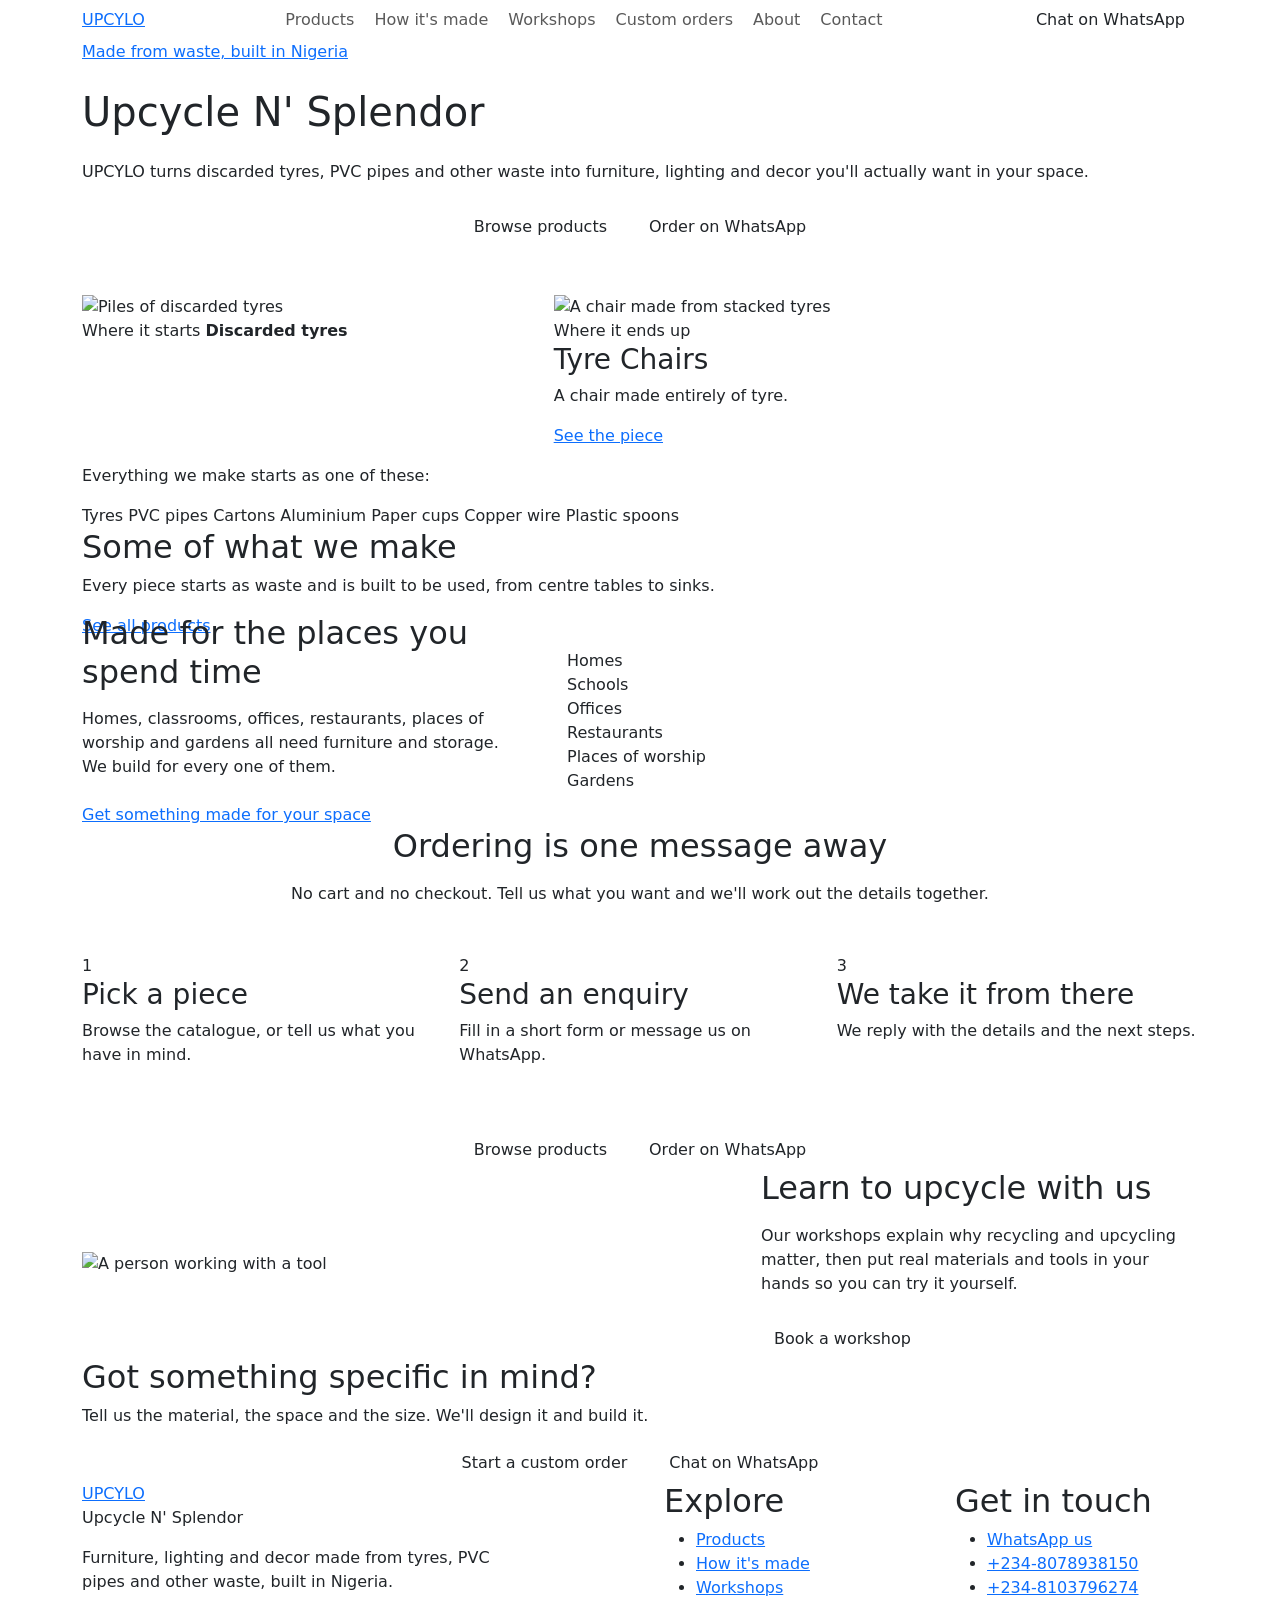
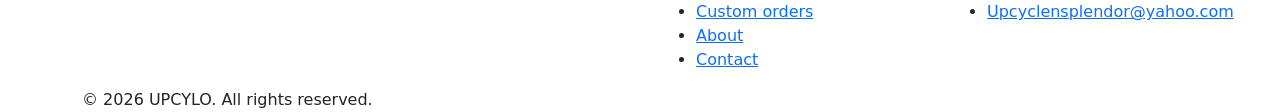
==== index.html @ 6e0928ad "Add files via upload" ====
<!DOCTYPE html>
<html lang="en">
<head>
  <meta charset="utf-8">
  <meta name="viewport" content="width=device-width, initial-scale=1">
  <title>UPCYLO | Upcycle N' Splendor</title>
  <meta name="description" content="UPCYLO turns discarded tyres, PVC pipes and other waste into furniture, lighting and decor. Made in Nigeria. Order on WhatsApp.">
  <meta name="theme-color" content="#20bf55">

  <!-- Favicons -->
  <link rel="apple-touch-icon" sizes="180x180" href="favicon/apple-touch-icon.png">
  <link rel="icon" type="image/png" sizes="32x32" href="favicon/favicon-32x32.png">
  <link rel="icon" type="image/png" sizes="16x16" href="favicon/favicon-16x16.png">
  <link rel="shortcut icon" href="favicon/favicon.ico" type="image/x-icon">
  <link rel="manifest" href="favicon/site.webmanifest">

  <!-- Fonts: General Sans -->
  <link rel="preconnect" href="https://api.fontshare.com">
  <link href="https://api.fontshare.com/v2/css?f[]=general-sans@400,500,600,700&display=swap" rel="stylesheet">

  <!-- Bootstrap 5 -->
  <link href="https://cdn.jsdelivr.net/npm/bootstrap@5.3.3/dist/css/bootstrap.min.css" rel="stylesheet">

  <!-- Font Awesome icons -->
  <script src="https://kit.fontawesome.com/4f82f7d87a.js" crossorigin="anonymous"></script>

  <!-- Site styles -->
  <link href="css/index.css" rel="stylesheet">
</head>
<body>
  <a class="visually-hidden-focusable" href="#main">Skip to content</a>
  <div class="frame">

    <header class="site-nav">
      <nav class="navbar navbar-expand-lg p-0" aria-label="Main">
        <div class="container">
          <a class="brand" href="index.html" aria-label="UPCYLO home">
            <span class="brand__mark"><i class="fa-solid fa-recycle"></i></span>UPCYLO
          </a>
          <button class="navbar-toggler border-0 shadow-none px-2" type="button" data-bs-toggle="collapse" data-bs-target="#mainNav" aria-controls="mainNav" aria-expanded="false" aria-label="Open menu">
            <i class="fa-solid fa-bars fs-4"></i>
          </button>
          <div class="collapse navbar-collapse" id="mainNav">
            <ul class="navbar-nav mx-auto mb-3 mb-lg-0 gap-lg-1">
          <li class="nav-item"><a class="nav-link" href="products.html">Products</a></li>
          <li class="nav-item"><a class="nav-link" href="how-it-works.html">How it's made</a></li>
          <li class="nav-item"><a class="nav-link" href="workshops.html">Workshops</a></li>
          <li class="nav-item"><a class="nav-link" href="custom-orders.html">Custom orders</a></li>
          <li class="nav-item"><a class="nav-link" href="about.html">About</a></li>
          <li class="nav-item"><a class="nav-link" href="contact.html">Contact</a></li>
            </ul>
            <a class="btn btn-upc btn-ink" data-wa data-wa-text="Hi UPCYLO, I have a question." href="#"><i class="fa-brands fa-whatsapp"></i> Chat on WhatsApp</a>
          </div>
        </div>
      </nav>
    </header>

    <main id="main">

      <!-- Hero -->
      <section class="hero">
        <div class="container">
          <a class="pill" href="how-it-works.html">Made from waste, built in Nigeria <i class="fa-solid fa-arrow-right"></i></a>
          <h1 class="display mt-4 mb-4">Upcycle N' Splendor</h1>
          <p class="hero__lead mx-auto">UPCYLO turns discarded tyres, PVC pipes and other waste into furniture, lighting and decor you'll actually want in your space.</p>
          <div class="d-flex flex-wrap justify-content-center gap-3 mt-4">
            <a class="btn btn-upc btn-green" href="products.html">Browse products <i class="fa-solid fa-arrow-right"></i></a>
            <a class="btn btn-upc btn-ghost" data-wa data-wa-text="Hi UPCYLO, I'd like to place an order." href="#"><i class="fa-brands fa-whatsapp"></i> Order on WhatsApp</a>
          </div>
        </div>

        <div class="container mt-5">
          <div class="row g-3">
            <div class="col-lg-5">
              <figure class="media-card">
                <!-- change this image to: a photo of the raw tyres waiting at the workshop or collection point -->
                <img src="https://images.unsplash.com/photo-1578844251758-2f71da64c96f?auto=format&fit=crop&w=1000&q=75" alt="Piles of discarded tyres">
                <figcaption class="media-chip">
                  <span class="media-chip__label">Where it starts</span>
                  <strong>Discarded tyres</strong>
                </figcaption>
              </figure>
            </div>
            <div class="col-lg-7">
              <figure class="media-card">
                <!-- change this image to: the finished Tyre Chair photo from the catalogue (product 7) -->
                <img src="img/tyre-chair.webp" alt="A chair made from stacked tyres" class="img-focus-upper">
                <div class="float-card">
                  <div class="float-card__label">Where it ends up</div>
                  <h3>Tyre Chairs</h3>
                  <p>A chair made entirely of tyre.</p>
                  <a href="product.html?p=tyre-chairs">See the piece</a>
                </div>
              </figure>
            </div>
          </div>
        </div>
      </section>

      <!-- Materials strip -->
      <section class="material-strip">
        <div class="container">
          <p>Everything we make starts as one of these:</p>
          <div class="chip-row">
            <span class="material-chip">Tyres</span>
            <span class="material-chip">PVC pipes</span>
            <span class="material-chip">Cartons</span>
            <span class="material-chip">Aluminium</span>
            <span class="material-chip">Paper cups</span>
            <span class="material-chip">Copper wire</span>
            <span class="material-chip">Plastic spoons</span>
          </div>
        </div>
      </section>

      <!-- Featured products (rendered from js/products.js) -->
      <section class="section">
        <div class="container">
          <div class="section-head">
            <div>
              <h2 class="h-section">Some of what we make</h2>
              <p>Every piece starts as waste and is built to be used, from centre tables to sinks.</p>
            </div>
            <a class="link-arrow" href="products.html">See all products <i class="fa-solid fa-arrow-right"></i></a>
          </div>
          <div class="row g-4" id="featured-products">
            <noscript><div class="col-12"><a href="products.html">See the full catalogue</a></div></noscript>
          </div>
        </div>
      </section>

      <!-- Where it fits -->
      <section class="section pt-0">
        <div class="container">
          <div class="row g-5 align-items-center">
            <div class="col-lg-5">
              <h2 class="h-section">Made for the places you spend time</h2>
              <p class="text-muted-ink mt-3 mb-4">Homes, classrooms, offices, restaurants, places of worship and gardens all need furniture and storage. We build for every one of them.</p>
              <a class="link-arrow" href="custom-orders.html">Get something made for your space <i class="fa-solid fa-arrow-right"></i></a>
            </div>
            <div class="col-lg-7">
              <div class="place-grid">
                <div class="place-tile"><i class="fa-solid fa-house"></i>Homes</div>
                <div class="place-tile"><i class="fa-solid fa-school"></i>Schools</div>
                <div class="place-tile"><i class="fa-solid fa-building"></i>Offices</div>
                <div class="place-tile"><i class="fa-solid fa-utensils"></i>Restaurants</div>
                <div class="place-tile"><i class="fa-solid fa-place-of-worship"></i>Places of worship</div>
                <div class="place-tile"><i class="fa-solid fa-seedling"></i>Gardens</div>
              </div>
            </div>
          </div>
        </div>
      </section>

      <!-- How to order -->
      <section class="section pt-0">
        <div class="container">
          <div class="panel-mint">
            <div class="panel-mint__head text-center mx-auto mb-5">
              <h2 class="h-section">Ordering is one message away</h2>
              <p class="text-muted-ink mt-3 mb-0">No cart and no checkout. Tell us what you want and we'll work out the details together.</p>
            </div>
            <div class="row g-3">
              <div class="col-md-4">
                <div class="step-card">
                  <div class="step-card__num">1</div>
                  <h3>Pick a piece</h3>
                  <p>Browse the catalogue, or tell us what you have in mind.</p>
                </div>
              </div>
              <div class="col-md-4">
                <div class="step-card">
                  <div class="step-card__num">2</div>
                  <h3>Send an enquiry</h3>
                  <p>Fill in a short form or message us on WhatsApp.</p>
                </div>
              </div>
              <div class="col-md-4">
                <div class="step-card">
                  <div class="step-card__num">3</div>
                  <h3>We take it from there</h3>
                  <p>We reply with the details and the next steps.</p>
                </div>
              </div>
            </div>
            <div class="d-flex flex-wrap justify-content-center gap-3 mt-5">
              <a class="btn btn-upc btn-ink" href="products.html">Browse products</a>
              <a class="btn btn-upc btn-light-upc" data-wa data-wa-text="Hi UPCYLO, I'd like to place an order." href="#"><i class="fa-brands fa-whatsapp"></i> Order on WhatsApp</a>
            </div>
          </div>
        </div>
      </section>

      <!-- Numbers 
      <section class="section pt-0">
        <div class="container">
          <div class="stat-split">
            <div class="stat-split__dark">
              <div class="stat-number">6</div>
              <p>waste materials we turn into products people want to own.</p>
            </div>
            <div class="stat-split__light">
              <p class="stat-statement">We build it here, so it costs less than imported decor and fits the way we actually live.</p>
              <div class="mini-stats">
                <div><strong>16</strong><span>designs in the catalogue</span></div>
                <div><strong>6</strong><span>steps from junkyard to finished piece</span></div>
              </div>
              <div class="mini-cta">
                <div>
                  <strong>Want something that isn't listed?</strong>
                  <span>Tell us what you need and we'll see what we can build.</span>
                </div>
                <a class="btn btn-upc btn-green" data-wa data-wa-text="Hi UPCYLO, I'm looking for something I couldn't find in the catalogue." href="#"><i class="fa-brands fa-whatsapp"></i> Ask us</a>
              </div>
            </div>
          </div>
        </div>
      </section> -->

      <!-- Workshops teaser -->
      <section class="section pt-0">
        <div class="container">
          <div class="row g-5 align-items-center">
            <div class="col-lg-6">
              <div class="split__media">
                <!-- change this image to: a photo from a real UPCYLO workshop session -->
                <img src="img/learn-to-upcycle.webp" alt="A person working with a tool" loading="lazy">
              </div>
            </div>
            <div class="col-lg-5 offset-lg-1">
              <h2 class="h-section">Learn to upcycle with us</h2>
              <p class="text-muted-ink mt-3 mb-4">Our workshops explain why recycling and upcycling matter, then put real materials and tools in your hands so you can try it yourself.</p>
              <a class="btn btn-upc btn-ink" href="workshops.html">Book a workshop</a>
            </div>
          </div>
        </div>
      </section>

      <!-- Custom order CTA -->
      <section class="section pt-0 pb-0">
        <div class="container">
          <div class="cta-band">
            <h2 class="h-section">Got something specific in mind?</h2>
            <p>Tell us the material, the space and the size. We'll design it and build it.</p>
            <div class="d-flex flex-wrap justify-content-center gap-3">
              <a class="btn btn-upc btn-green" href="custom-orders.html">Start a custom order</a>
              <a class="btn btn-upc btn-ghost" data-wa data-wa-text="Hi UPCYLO, I'd like a custom piece made." href="#"><i class="fa-brands fa-whatsapp"></i> Chat on WhatsApp</a>
            </div>
          </div>
        </div>
      </section>

    </main>

    <footer class="site-footer">
      <div class="container">
        <div class="row g-5">
          <div class="col-lg-5">
            <a class="brand" href="index.html" aria-label="UPCYLO home">
              <span class="brand__mark"><i class="fa-solid fa-recycle"></i></span>UPCYLO
            </a>
            <p class="footer-tagline">Upcycle N' Splendor</p>
            <p class="footer-blurb mb-0">Furniture, lighting and decor made from tyres, PVC pipes and other waste, built in Nigeria.</p>
          </div>
          <div class="col-6 col-lg-3 offset-lg-1">
            <h2 class="footer-title">Explore</h2>
            <ul class="footer-links">
              <li><a href="products.html">Products</a></li>
              <li><a href="how-it-works.html">How it's made</a></li>
              <li><a href="workshops.html">Workshops</a></li>
              <li><a href="custom-orders.html">Custom orders</a></li>
              <li><a href="about.html">About</a></li>
              <li><a href="contact.html">Contact</a></li>
            </ul>
          </div>
          <div class="col-6 col-lg-3">
            <h2 class="footer-title">Get in touch</h2>
            <ul class="footer-contact">
              <li><i class="fa-brands fa-whatsapp"></i><a data-wa href="#">WhatsApp us</a></li>
              <li><i class="fa-solid fa-phone"></i><a data-phone="0" href="#">+234-8078938150</a></li>
              <li><i class="fa-solid fa-phone"></i><a data-phone="1" href="#">+234-8103796274</a></li>
              <li><i class="fa-solid fa-envelope"></i><a data-email="text" href="#">Upcyclensplendor@yahoo.com</a></li>
              <!-- Add social media links here when the client shares them -->
            </ul>
          </div>
        </div>
        <div class="footer-bottom">&copy; <span data-year>2026</span> UPCYLO. All rights reserved.</div>
      </div>
    </footer>
  </div>

  <a class="wa-float" data-wa data-wa-text="Hi UPCYLO, I'd like to make an enquiry." href="#" aria-label="Chat on WhatsApp"><i class="fa-brands fa-whatsapp"></i></a>

  <script src="https://cdn.jsdelivr.net/npm/bootstrap@5.3.3/dist/js/bootstrap.bundle.min.js"></script>
  <script src="js/products.js"></script>
  <script src="js/main.js"></script>
</body>
</html>
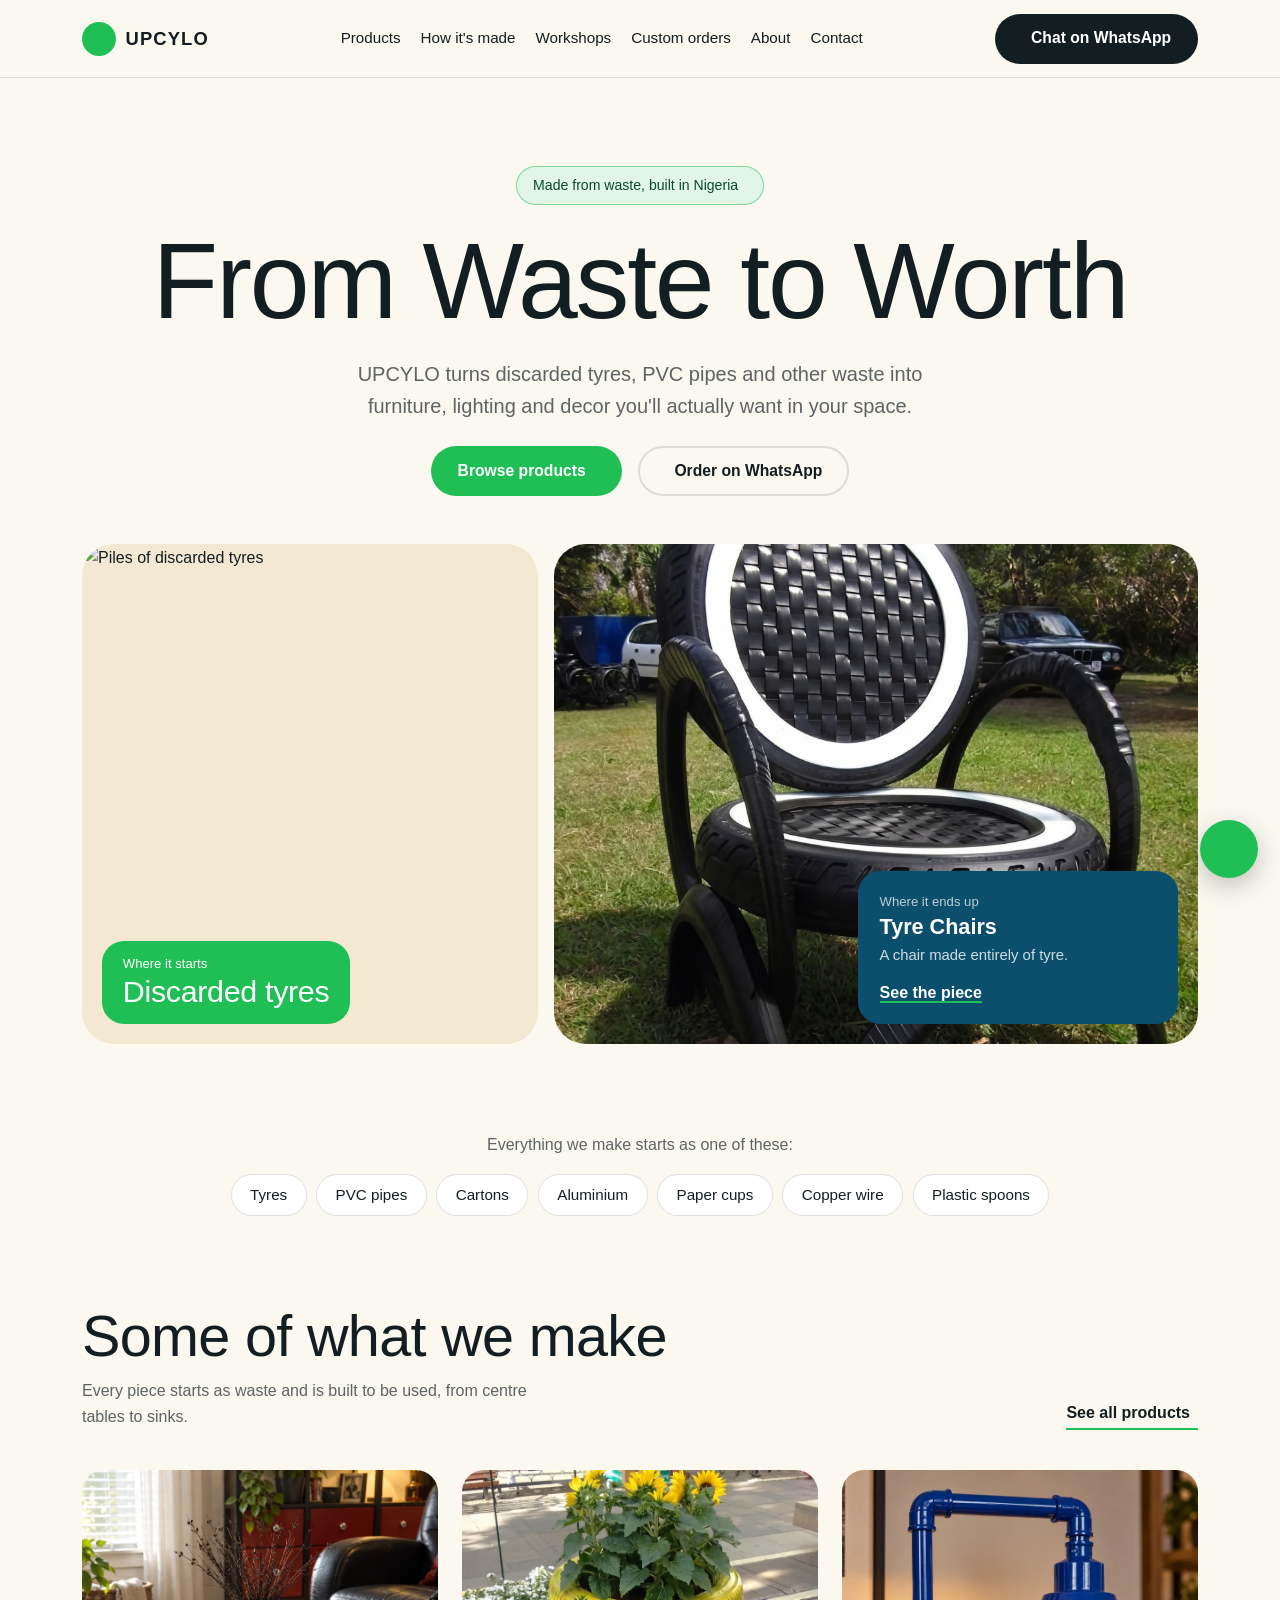
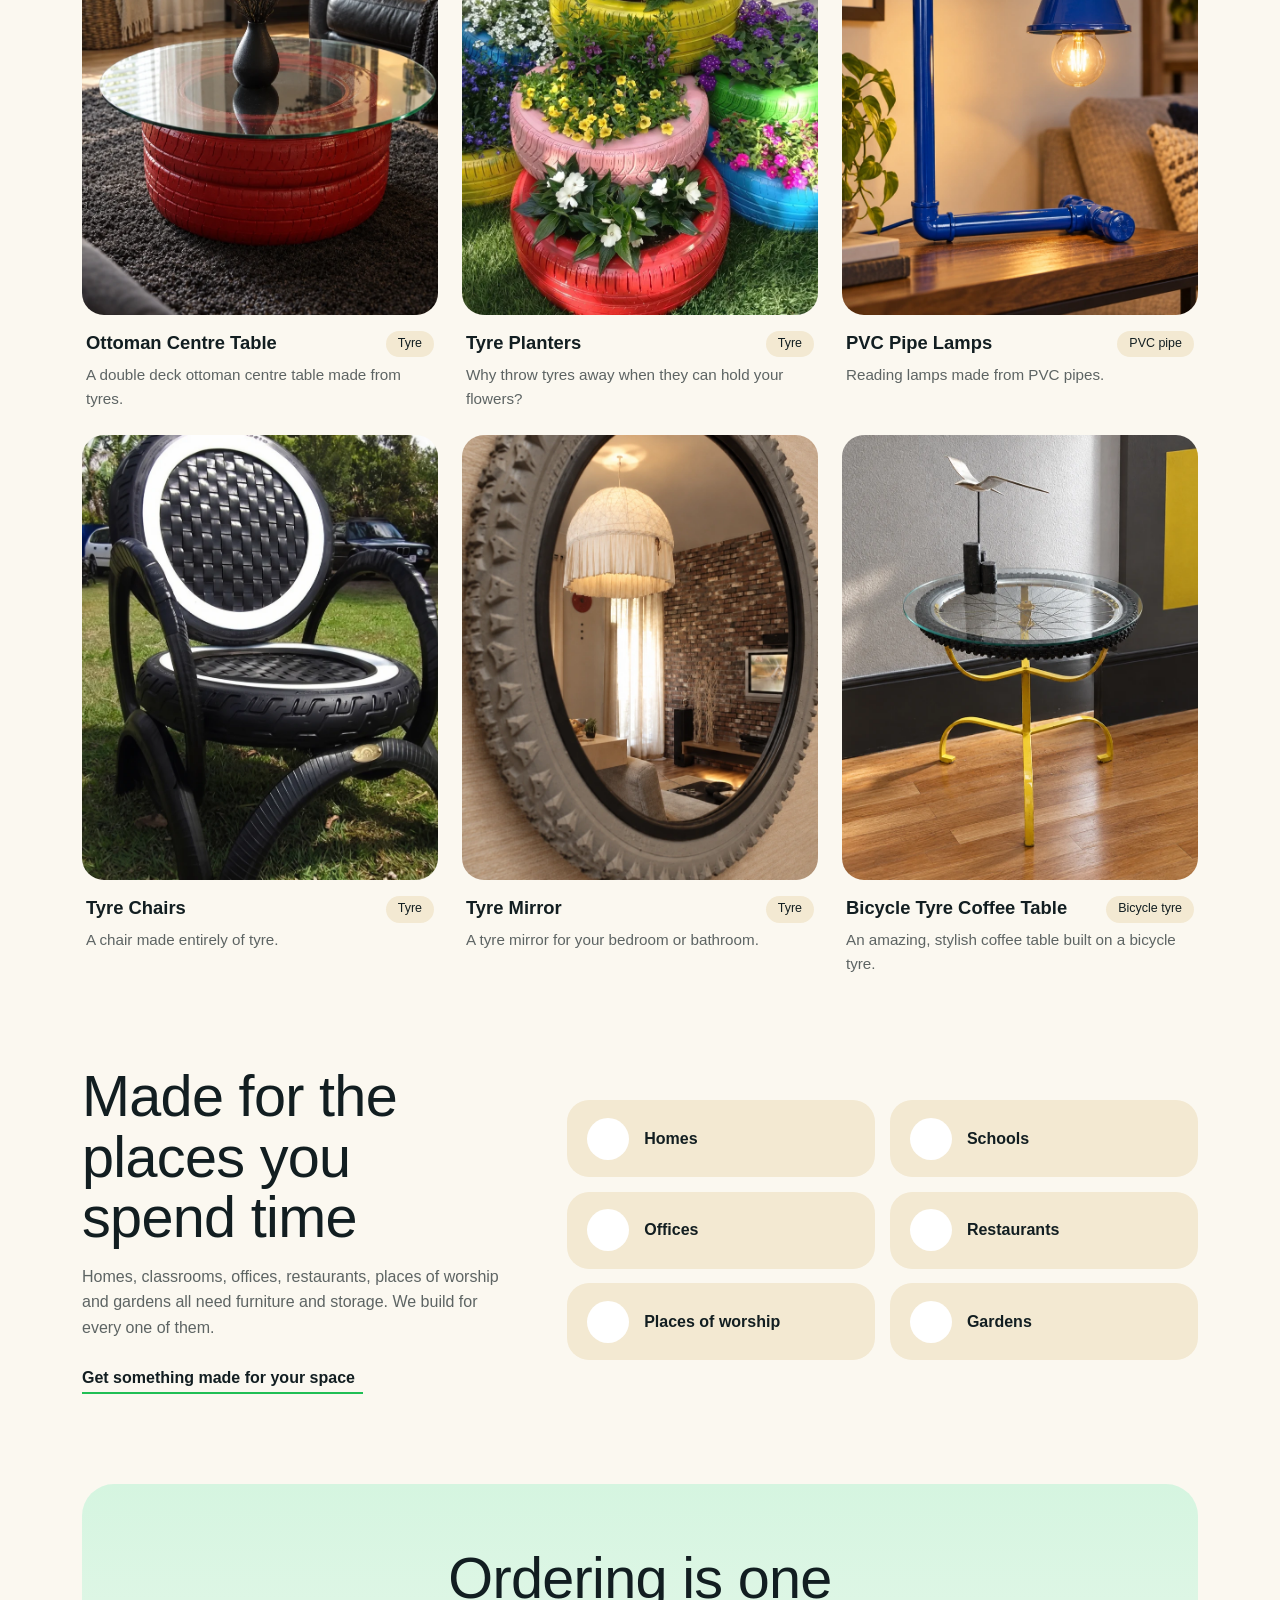
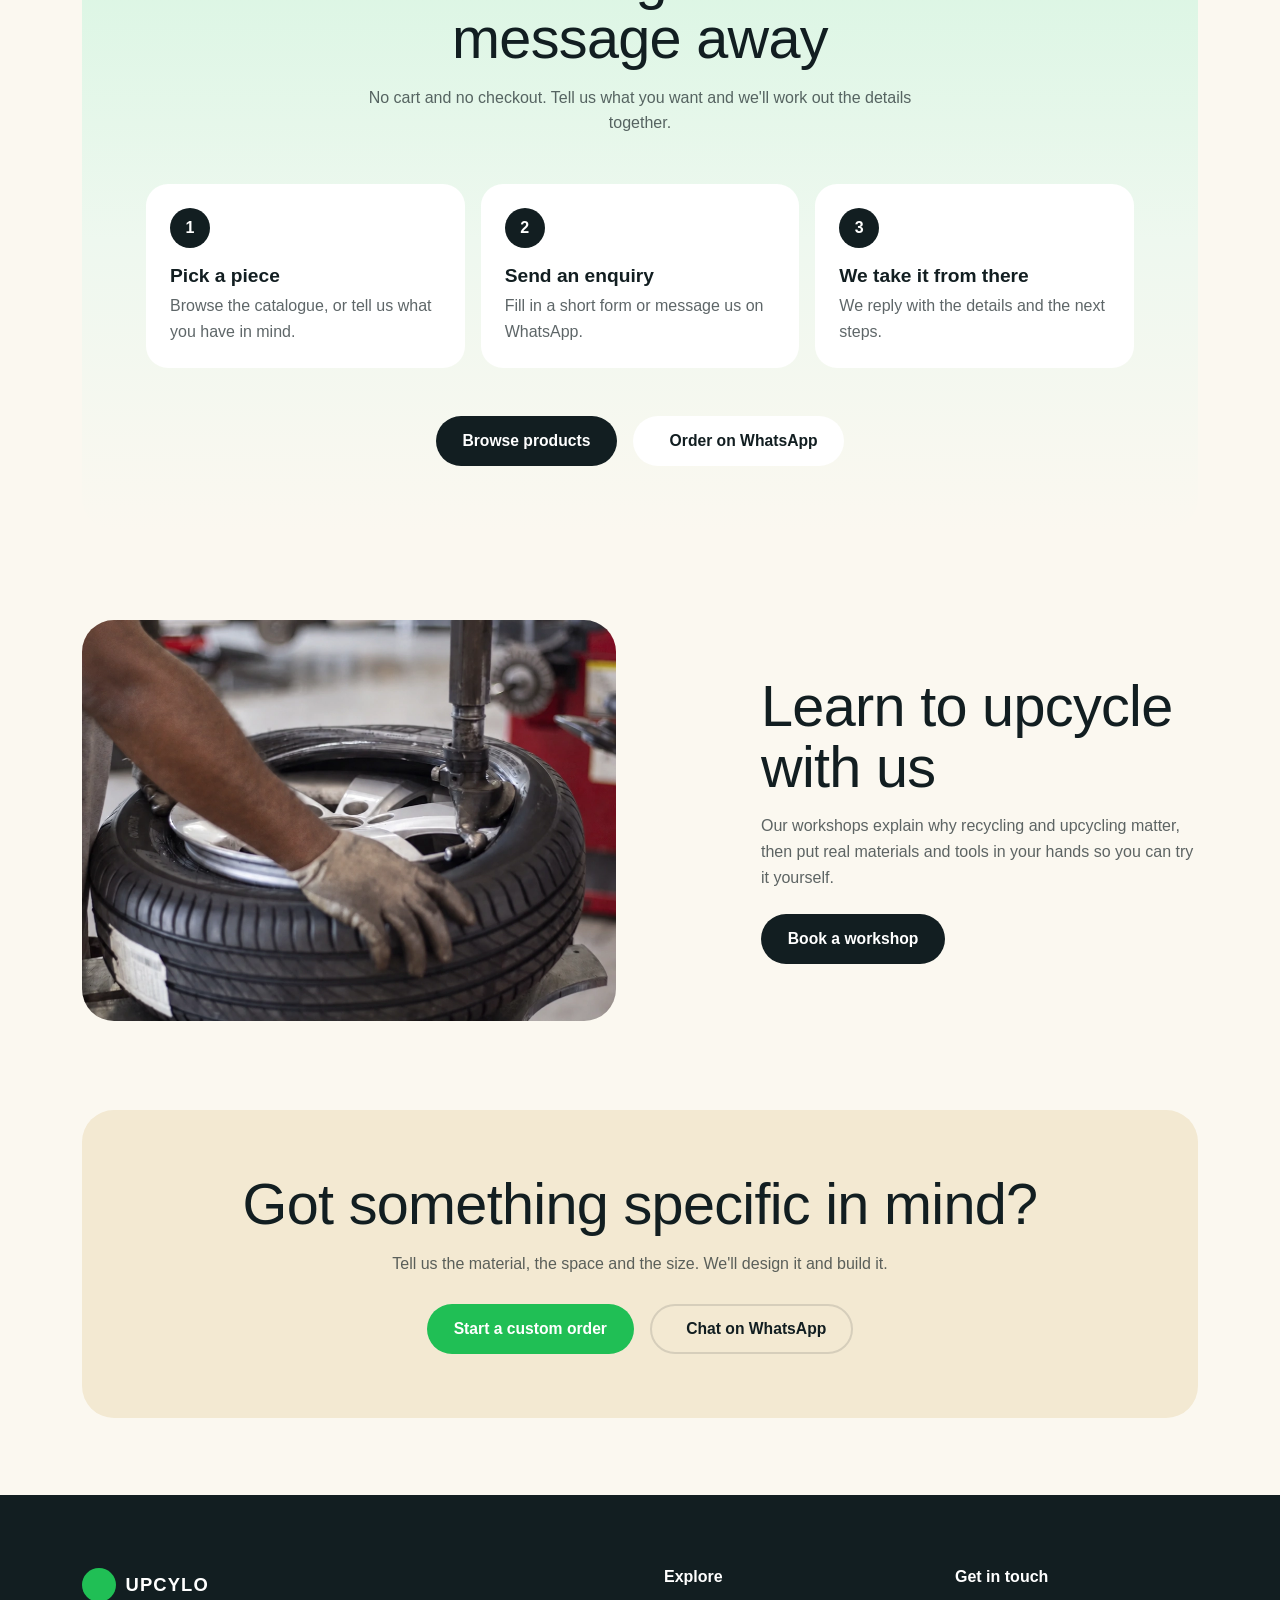
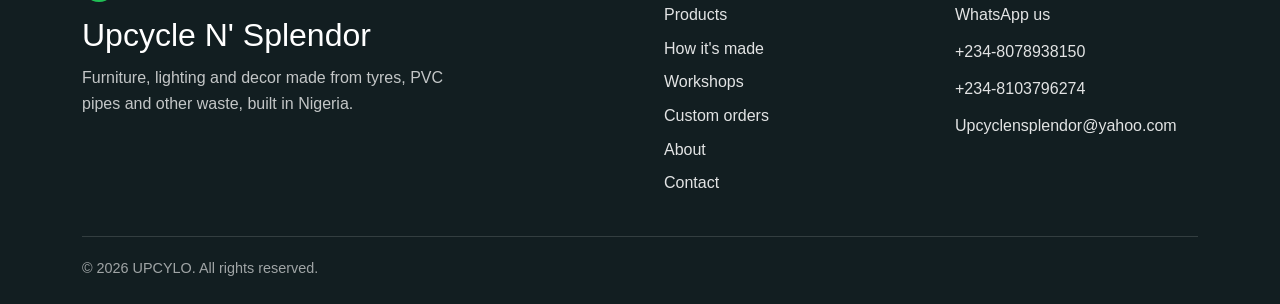
==== commit 2888c14a: "Update index.html" ====
--- a/index.html
+++ b/index.html
@@ -61,7 +61,7 @@
       <section class="hero">
         <div class="container">
           <a class="pill" href="how-it-works.html">Made from waste, built in Nigeria <i class="fa-solid fa-arrow-right"></i></a>
-          <h1 class="display mt-4 mb-4">Upcycle N' Splendor</h1>
+          <h1 class="display mt-4 mb-4">From Waste to Worth</h1>
           <p class="hero__lead mx-auto">UPCYLO turns discarded tyres, PVC pipes and other waste into furniture, lighting and decor you'll actually want in your space.</p>
           <div class="d-flex flex-wrap justify-content-center gap-3 mt-4">
             <a class="btn btn-upc btn-green" href="products.html">Browse products <i class="fa-solid fa-arrow-right"></i></a>
--- a/css/index.css
+++ b/css/index.css
@@ -0,0 +1,550 @@
+/* ==========================================================
+   UPCYLO: global styles + home page
+   Loaded on every page (after Bootstrap 5).
+   Inner-page components live in inner.css.
+   ========================================================== */
+
+:root {
+  /* Brand palette */
+  --ink: #121e21;          /* dark grey azure */
+  --green: #20bf55;
+  --cream: #f3e9d2;        /* vanilla cream */
+  --azure: #0b4f6c;        /* dark azure */
+
+  /* Supporting tints (built from the palette) */
+  --green-press: #1aa54a;
+  --paper: #fbf8f0;        /* page surface, a lighter cream */
+  --mint: #e2f6e8;
+  --azure-deep: #083a4f;
+  --line: rgba(18, 30, 33, 0.13);
+  --muted: rgba(18, 30, 33, 0.68);
+
+  /* Type */
+  --font-sans: "General Sans", "Helvetica Neue", Arial, sans-serif;
+  --font-serif: "General Sans", "Helvetica Neue", Arial, sans-serif;
+
+  /* Radii */
+  --r-sm: 14px;
+  --r-md: 22px;
+  --r-lg: 32px;
+
+  /* Bootstrap overrides */
+  --bs-body-font-family: var(--font-sans);
+  --bs-body-color: var(--ink);
+  --bs-body-bg: var(--paper);
+  --bs-link-color: var(--azure);
+  --bs-link-hover-color: var(--ink);
+}
+
+*,
+*::before,
+*::after { box-sizing: border-box; }
+
+html { scroll-behavior: smooth; }
+
+body {
+  font-family: var(--font-sans);
+  color: var(--ink);
+  background: var(--paper);
+  line-height: 1.6;
+  -webkit-font-smoothing: antialiased;
+}
+
+.frame {
+  background: var(--paper);
+  overflow: clip;
+}
+
+img { max-width: 100%; }
+
+a:focus-visible,
+button:focus-visible,
+.form-control:focus-visible,
+.form-select:focus-visible {
+  outline: 3px solid var(--azure);
+  outline-offset: 3px;
+}
+
+/* ---------- Type ---------- */
+
+.display,
+.h-section,
+.h-page {
+  font-family: var(--font-serif);
+  font-weight: 400;
+  color: var(--ink);
+  margin: 0;
+}
+
+.display {
+  font-size: clamp(3.1rem, 8.4vw, 6.75rem);
+  line-height: 0.98;
+  letter-spacing: -0.02em;
+}
+
+.h-section {
+  font-size: clamp(2.2rem, 4.6vw, 3.6rem);
+  line-height: 1.05;
+  letter-spacing: -0.012em;
+}
+
+.text-muted-ink { color: var(--muted); }
+.h-section--sm { font-size: 2rem; }
+
+.link-arrow {
+  display: inline-flex;
+  align-items: center;
+  gap: 0.5rem;
+  font-weight: 600;
+  color: var(--ink);
+  text-decoration: none;
+  border-bottom: 2px solid var(--green);
+  padding-bottom: 2px;
+}
+.link-arrow:hover { color: var(--azure); }
+
+/* ---------- Buttons ---------- */
+
+.btn-upc {
+  display: inline-flex;
+  align-items: center;
+  justify-content: center;
+  gap: 0.6rem;
+  padding: 0.85rem 1.55rem;
+  border: 2px solid transparent;
+  border-radius: 999px;
+  font-weight: 600;
+  font-size: 0.98rem;
+  line-height: 1.2;
+  text-decoration: none;
+  transition: background-color 0.15s ease, color 0.15s ease, border-color 0.15s ease;
+}
+
+.btn-green { background: var(--green); color: #fff; }
+.btn-green:hover,
+.btn-green:focus { background: var(--green-press); color: #fff; }
+
+.btn-ink { background: var(--ink); color: #fff; }
+.btn-ink:hover,
+.btn-ink:focus { background: var(--azure); color: #fff; }
+.btn-ink i { color: var(--green); }
+
+.btn-ghost { background: transparent; color: var(--ink); border-color: var(--line); }
+.btn-ghost:hover,
+.btn-ghost:focus { border-color: var(--ink); color: var(--ink); background: transparent; }
+
+.btn-light-upc { background: #fff; color: var(--ink); }
+.btn-light-upc:hover,
+.btn-light-upc:focus { background: var(--cream); color: var(--ink); }
+
+/* ---------- Navigation ---------- */
+
+.site-nav {
+  position: sticky;
+  top: 0;
+  z-index: 1030;
+  background: rgba(251, 248, 240, 0.92);
+  -webkit-backdrop-filter: blur(10px);
+  backdrop-filter: blur(10px);
+  border-bottom: 1px solid var(--line);
+  padding: 0.85rem 0;
+}
+
+.brand {
+  display: inline-flex;
+  align-items: center;
+  gap: 0.6rem;
+  font-weight: 700;
+  font-size: 1.15rem;
+  letter-spacing: 0.06em;
+  color: var(--ink);
+  text-decoration: none;
+}
+.brand:hover { color: var(--ink); }
+
+.brand__mark {
+  display: grid;
+  place-items: center;
+  width: 34px;
+  height: 34px;
+  border-radius: 50%;
+  background: var(--green);
+  color: #fff;
+  font-size: 0.95rem;
+}
+
+.site-nav .nav-link {
+  color: var(--ink);
+  font-weight: 500;
+  font-size: 0.95rem;
+  padding: 0.5rem 0.9rem;
+  border-radius: 999px;
+}
+.site-nav .nav-link:hover { background: var(--mint); color: var(--ink); }
+.site-nav .nav-link.active { background: var(--mint); color: var(--ink); font-weight: 600; }
+
+@media (max-width: 991.98px) {
+  .site-nav .navbar-collapse { padding-top: 1rem; }
+  .site-nav .nav-link { padding: 0.7rem 0.9rem; }
+}
+
+/* ---------- Layout helpers ---------- */
+
+.section { padding-block: clamp(3.5rem, 7vw, 6rem); }
+.section--tight { padding-block: clamp(2rem, 4vw, 3rem); }
+
+.section-head {
+  display: flex;
+  flex-wrap: wrap;
+  align-items: flex-end;
+  justify-content: space-between;
+  gap: 1rem 2rem;
+  margin-bottom: 2.5rem;
+}
+.section-head p { max-width: 30rem; margin: 0.75rem 0 0; color: var(--muted); }
+
+.pill {
+  display: inline-flex;
+  align-items: center;
+  gap: 0.55rem;
+  padding: 0.45rem 1rem;
+  border-radius: 999px;
+  background: var(--mint);
+  border: 1px solid rgba(32, 191, 85, 0.5);
+  color: #0b4a24;
+  font-size: 0.88rem;
+  font-weight: 500;
+  text-decoration: none;
+}
+.pill:hover { background: #d4f1dd; color: #0b4a24; }
+
+/* ---------- Home: hero ---------- */
+
+.hero {
+  position: relative;
+  isolation: isolate;
+  padding: clamp(3rem, 7vw, 5.5rem) 0 clamp(2rem, 4vw, 3rem);
+  text-align: center;
+}
+
+/* faint rings behind the headline
+.hero::before {
+  content: "";
+  position: absolute;
+  inset: 0;
+  z-index: -1;
+  background: repeating-radial-gradient(
+    circle at 50% 38%,
+    transparent 0,
+    transparent 118px,
+    rgba(18, 30, 33, 0.07) 119px,
+    rgba(18, 30, 33, 0.07) 120px
+  );
+  -webkit-mask-image: radial-gradient(circle at 50% 38%, #000 0, transparent 62%);
+  mask-image: radial-gradient(circle at 50% 38%, #000 0, transparent 62%);
+} */
+
+.hero__lead {
+  max-width: 36rem;
+  font-size: clamp(1.05rem, 1.6vw, 1.25rem);
+  color: var(--muted);
+}
+
+.media-card {
+  position: relative;
+  margin: 0;
+  height: clamp(320px, 42vw, 500px);
+  border-radius: var(--r-lg);
+  overflow: hidden;
+  background: var(--cream);
+  text-align: left;
+}
+.media-card > img { width: 100%; height: 100%; object-fit: cover; }
+
+.media-chip {
+  position: absolute;
+  left: 1.25rem;
+  bottom: 1.25rem;
+  padding: 0.9rem 1.3rem;
+  border-radius: var(--r-md);
+  background: var(--green);
+  color: #fff;
+  display: flex;
+  flex-direction: column;
+  line-height: 1.25;
+}
+.media-chip__label { font-size: 0.82rem; font-weight: 500; }
+.media-chip strong { font-family: var(--font-serif); font-weight: 400; font-size: 1.9rem; letter-spacing: -0.01em; }
+
+.float-card {
+  position: absolute;
+  right: 1.25rem;
+  bottom: 1.25rem;
+  width: min(20rem, calc(100% - 2.5rem));
+  padding: 1.2rem 1.35rem;
+  border-radius: var(--r-md);
+  background: var(--azure);
+  color: #fff;
+}
+.float-card__label { font-size: 0.82rem; color: rgba(255, 255, 255, 0.72); }
+.float-card h3 { font-size: 1.35rem; font-weight: 600; margin: 0.15rem 0 0.25rem; color: #fff; }
+.float-card p { font-size: 0.93rem; color: rgba(255, 255, 255, 0.8); margin: 0 0 0.75rem; }
+.float-card a { color: #fff; font-weight: 600; text-decoration: none; border-bottom: 2px solid var(--green); }
+
+/* ---------- Home: materials strip ---------- */
+
+.material-strip { text-align: center; padding-top: 2.5rem; }
+.material-strip p { color: var(--muted); margin-bottom: 1rem; }
+
+.chip-row { display: flex; flex-wrap: wrap; justify-content: center; gap: 0.6rem; }
+
+.material-chip {
+  padding: 0.5rem 1.15rem;
+  border-radius: 999px;
+  background: #fff;
+  border: 1px solid var(--line);
+  font-weight: 500;
+  font-size: 0.95rem;
+}
+
+/* ---------- Product cards (home + products page) ---------- */
+
+.product-card { display: flex; flex-direction: column; height: 100%; }
+
+.product-card__media {
+  display: block;
+  aspect-ratio: 4 / 5;
+  border-radius: var(--r-md);
+  overflow: hidden;
+  background: var(--cream);
+}
+.product-card__media img { width: 100%; height: 100%; object-fit: cover; }
+
+.product-card__body { padding: 1rem 0.25rem 0; }
+
+.product-card__top {
+  display: flex;
+  align-items: flex-start;
+  justify-content: space-between;
+  gap: 0.75rem;
+}
+
+.product-card__name { font-size: 1.15rem; font-weight: 600; margin: 0; line-height: 1.3; }
+.product-card__name a { color: var(--ink); text-decoration: none; }
+.product-card__name a:hover { text-decoration: underline; text-decoration-color: var(--green); text-underline-offset: 4px; text-decoration-thickness: 2px; }
+
+.product-card__blurb { color: var(--muted); font-size: 0.95rem; margin: 0.35rem 0 0; }
+
+.tag {
+  display: inline-block;
+  padding: 0.2rem 0.75rem;
+  border-radius: 999px;
+  background: var(--cream);
+  font-size: 0.78rem;
+  font-weight: 500;
+  white-space: nowrap;
+}
+
+/* ---------- Home: places ---------- */
+
+.place-grid {
+  display: grid;
+  grid-template-columns: repeat(2, 1fr);
+  gap: 0.9rem;
+}
+@media (max-width: 575.98px) { .place-grid { grid-template-columns: 1fr; } }
+
+.place-tile {
+  display: flex;
+  align-items: center;
+  gap: 0.95rem;
+  padding: 1.1rem 1.25rem;
+  border-radius: var(--r-md);
+  background: var(--cream);
+  font-weight: 600;
+}
+.place-tile i {
+  display: grid;
+  place-items: center;
+  flex: none;
+  width: 42px;
+  height: 42px;
+  border-radius: 50%;
+  background: #fff;
+  color: var(--azure);
+}
+
+/* ---------- Home: ordering panel ---------- */
+
+.panel-mint__head { max-width: 38rem; }
+
+.panel-mint {
+  border-radius: var(--r-lg);
+  padding: clamp(2rem, 5vw, 4rem);
+  background: linear-gradient(180deg, #d5f5e0 0%, #eef8ef 55%, var(--paper) 100%);
+}
+
+.step-card {
+  height: 100%;
+  padding: 1.5rem;
+  border-radius: var(--r-md);
+  background: #fff;
+}
+.step-card--cream { background: var(--cream); }
+.step-card__num {
+  display: grid;
+  place-items: center;
+  width: 40px;
+  height: 40px;
+  border-radius: 50%;
+  background: var(--ink);
+  color: #fff;
+  font-weight: 600;
+  margin-bottom: 1rem;
+}
+.step-card h3 { font-size: 1.2rem; font-weight: 600; margin-bottom: 0.4rem; }
+.step-card p { color: var(--muted); margin: 0; }
+
+/* ---------- Home: numbers panel ---------- */
+
+.stat-split {
+  display: grid;
+  grid-template-columns: 1fr;
+  border-radius: var(--r-lg);
+  overflow: hidden;
+}
+@media (min-width: 992px) { .stat-split { grid-template-columns: 5fr 7fr; } }
+
+.stat-split__dark {
+  display: flex;
+  flex-direction: column;
+  justify-content: space-between;
+  gap: 2rem;
+  min-height: 340px;
+  padding: clamp(2rem, 4vw, 3.5rem);
+  background: linear-gradient(160deg, var(--azure) 0%, var(--azure-deep) 100%);
+  color: #fff;
+}
+.stat-number {
+  font-family: var(--font-serif);
+  font-size: clamp(7rem, 17vw, 12rem);
+  line-height: 0.85;
+  letter-spacing: -0.03em;
+}
+.stat-split__dark p { max-width: 16rem; margin: 0; font-size: 1.1rem; color: rgba(255, 255, 255, 0.85); }
+
+.stat-split__light {
+  padding: clamp(2rem, 4vw, 3.5rem);
+  background: var(--mint);
+  display: flex;
+  flex-direction: column;
+  gap: 2rem;
+  justify-content: space-between;
+}
+.stat-statement {
+  font-family: var(--font-serif);
+  font-size: clamp(1.7rem, 3vw, 2.4rem);
+  line-height: 1.15;
+  color: var(--azure);
+  margin: 0;
+}
+.mini-stats { display: flex; flex-wrap: wrap; gap: 2rem 3rem; }
+.mini-stats strong { display: block; font-family: var(--font-serif); font-weight: 400; font-size: 2.6rem; line-height: 1; }
+.mini-stats span { color: var(--muted); font-size: 0.95rem; }
+
+.mini-cta {
+  display: flex;
+  flex-wrap: wrap;
+  align-items: center;
+  justify-content: space-between;
+  gap: 1rem;
+  padding: 1.25rem 1.5rem;
+  border-radius: var(--r-md);
+  background: var(--ink);
+  color: #fff;
+}
+.mini-cta strong { display: block; font-size: 1.1rem; color: var(--green); }
+.mini-cta span { color: rgba(255, 255, 255, 0.8); font-size: 0.95rem; }
+
+/* ---------- Split (image + text) ---------- */
+
+.split__media {
+  aspect-ratio: 4 / 3;
+  border-radius: var(--r-lg);
+  overflow: hidden;
+  background: var(--cream);
+}
+.split__media img { width: 100%; height: 100%; object-fit: cover; }
+.split__media--wide { aspect-ratio: 5 / 4; }
+
+.img-focus-upper { object-position: center 40%; }
+
+/* ---------- CTA band ---------- */
+
+.cta-band {
+  padding: clamp(2.25rem, 5vw, 4.5rem);
+  border-radius: var(--r-lg);
+  background: var(--cream);
+  text-align: center;
+}
+.cta-band p { max-width: 32rem; margin: 1rem auto 1.75rem; color: var(--muted); }
+
+/* ---------- Footer ---------- */
+
+.site-footer {
+  margin-top: clamp(3rem, 6vw, 5rem);
+  padding: clamp(3rem, 6vw, 4.5rem) 0 1.5rem;
+  background: var(--ink);
+  color: rgba(255, 255, 255, 0.75);
+}
+.site-footer a { color: rgba(255, 255, 255, 0.88); text-decoration: none; }
+.site-footer a:hover { color: var(--green); }
+
+.footer-blurb { max-width: 24rem; }
+
+.footer-tagline {
+  font-family: var(--font-serif);
+  font-size: 2rem;
+  line-height: 1.1;
+  color: #fff;
+  margin: 1rem 0 0.75rem;
+}
+.footer-title { color: #fff; font-weight: 600; font-size: 1rem; margin-bottom: 1rem; }
+.footer-links { list-style: none; margin: 0; padding: 0; display: grid; gap: 0.5rem; }
+.footer-contact { list-style: none; margin: 0; padding: 0; display: grid; gap: 0.7rem; }
+.footer-contact i { width: 1.4rem; color: var(--green); }
+.footer-bottom {
+  margin-top: 2.5rem;
+  padding-top: 1.25rem;
+  border-top: 1px solid rgba(255, 255, 255, 0.14);
+  font-size: 0.9rem;
+  color: rgba(255, 255, 255, 0.6);
+}
+.site-footer .brand { color: #fff; }
+
+/* ---------- Floating WhatsApp button ---------- */
+
+.wa-float {
+  position: fixed;
+  right: calc(22px + env(safe-area-inset-right, 0px));
+  bottom: calc(22px + env(safe-area-inset-bottom, 0px));
+  z-index: 1040;
+  display: grid;
+  place-items: center;
+  width: 58px;
+  height: 58px;
+  border-radius: 50%;
+  background: var(--green);
+  color: #fff;
+  font-size: 1.8rem;
+  text-decoration: none;
+  box-shadow: 0 8px 24px rgba(18, 30, 33, 0.25);
+}
+.wa-float:hover { background: var(--green-press); color: #fff; }
+
+/* ---------- Motion preferences ---------- */
+
+@media (prefers-reduced-motion: reduce) {
+  html { scroll-behavior: auto; }
+  * { transition: none !important; animation: none !important; }
+}
